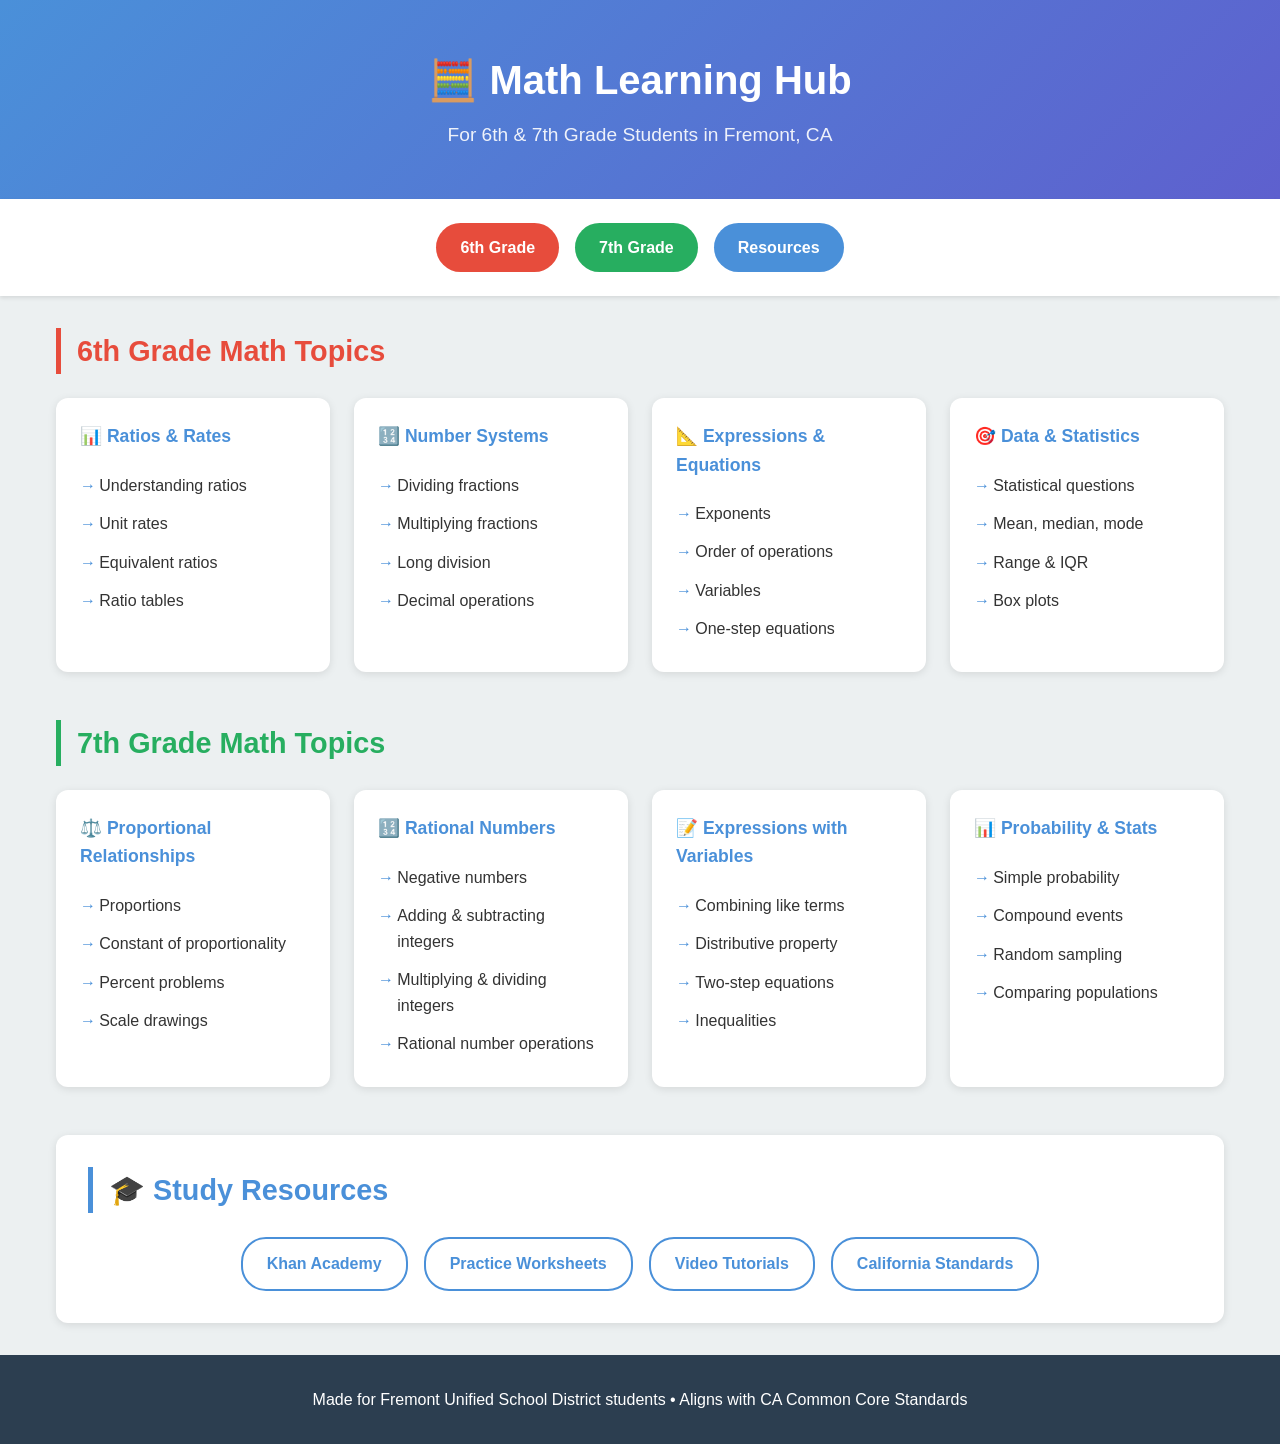
==== index.html @ 958f8567 "Initial commit: math learning website for Fremont students" ====
<!DOCTYPE html>
<html lang="en">
<head>
    <meta charset="UTF-8">
    <meta name="viewport" content="width=device-width, initial-scale=1.0">
    <title>Math Learning - Fremont Students</title>
    <link rel="stylesheet" href="styles.css">
</head>
<body>
    <header>
        <h1>🧮 Math Learning Hub</h1>
        <p class="subtitle">For 6th & 7th Grade Students in Fremont, CA</p>
    </header>

    <nav>
        <a href="#grade6" class="nav-btn grade6">6th Grade</a>
        <a href="#grade7" class="nav-btn grade7">7th Grade</a>
        <a href="#resources" class="nav-btn">Resources</a>
    </nav>

    <main>
        <section id="grade6" class="grade-section">
            <h2>6th Grade Math Topics</h2>
            <div class="topic-grid">
                <div class="topic-card">
                    <h3>📊 Ratios & Rates</h3>
                    <ul>
                        <li>Understanding ratios</li>
                        <li>Unit rates</li>
                        <li>Equivalent ratios</li>
                        <li>Ratio tables</li>
                    </ul>
                </div>
                <div class="topic-card">
                    <h3>🔢 Number Systems</h3>
                    <ul>
                        <li>Dividing fractions</li>
                        <li>Multiplying fractions</li>
                        <li>Long division</li>
                        <li>Decimal operations</li>
                    </ul>
                </div>
                <div class="topic-card">
                    <h3>📐 Expressions & Equations</h3>
                    <ul>
                        <li>Exponents</li>
                        <li>Order of operations</li>
                        <li>Variables</li>
                        <li>One-step equations</li>
                    </ul>
                </div>
                <div class="topic-card">
                    <h3>🎯 Data & Statistics</h3>
                    <ul>
                        <li>Statistical questions</li>
                        <li>Mean, median, mode</li>
                        <li>Range & IQR</li>
                        <li>Box plots</li>
                    </ul>
                </div>
            </div>
        </section>

        <section id="grade7" class="grade-section">
            <h2>7th Grade Math Topics</h2>
            <div class="topic-grid">
                <div class="topic-card">
                    <h3>⚖️ Proportional Relationships</h3>
                    <ul>
                        <li>Proportions</li>
                        <li>Constant of proportionality</li>
                        <li>Percent problems</li>
                        <li>Scale drawings</li>
                    </ul>
                </div>
                <div class="topic-card">
                    <h3>🔢 Rational Numbers</h3>
                    <ul>
                        <li>Negative numbers</li>
                        <li>Adding & subtracting integers</li>
                        <li>Multiplying & dividing integers</li>
                        <li>Rational number operations</li>
                    </ul>
                </div>
                <div class="topic-card">
                    <h3>📝 Expressions with Variables</h3>
                    <ul>
                        <li>Combining like terms</li>
                        <li>Distributive property</li>
                        <li>Two-step equations</li>
                        <li>Inequalities</li>
                    </ul>
                </div>
                <div class="topic-card">
                    <h3>📊 Probability & Stats</h3>
                    <ul>
                        <li>Simple probability</li>
                        <li>Compound events</li>
                        <li>Random sampling</li>
                        <li>Comparing populations</li>
                    </ul>
                </div>
            </div>
        </section>

        <section id="resources" class="resources-section">
            <h2>🎓 Study Resources</h2>
            <div class="resource-grid">
                <a href="#" class="resource-link">Khan Academy</a>
                <a href="#" class="resource-link">Practice Worksheets</a>
                <a href="#" class="resource-link">Video Tutorials</a>
                <a href="#" class="resource-link">California Standards</a>
            </div>
        </section>
    </main>

    <footer>
        <p>Made for Fremont Unified School District students • Aligns with CA Common Core Standards</p>
    </footer>
</body>
</html>
---- styles.css ----
:root {
    --primary: #4a90d9;
    --grade6-color: #e74c3c;
    --grade7-color: #27ae60;
    --dark: #2c3e50;
    --light: #ecf0f1;
    --text: #333;
}

* {
    margin: 0;
    padding: 0;
    box-sizing: border-box;
}

body {
    font-family: 'Segoe UI', Tahoma, Geneva, Verdana, sans-serif;
    background: var(--light);
    color: var(--text);
    line-height: 1.6;
}

header {
    background: linear-gradient(135deg, var(--primary) 0%, #5e60ce 100%);
    color: white;
    text-align: center;
    padding: 3rem 1rem;
    box-shadow: 0 4px 6px rgba(0,0,0,0.1);
}

header h1 {
    font-size: 2.5rem;
    margin-bottom: 0.5rem;
}

.subtitle {
    font-size: 1.2rem;
    opacity: 0.9;
}

nav {
    display: flex;
    justify-content: center;
    gap: 1rem;
    padding: 1.5rem;
    background: white;
    box-shadow: 0 2px 4px rgba(0,0,0,0.1);
    flex-wrap: wrap;
}

.nav-btn {
    text-decoration: none;
    color: white;
    padding: 0.75rem 1.5rem;
    border-radius: 25px;
    font-weight: 600;
    transition: transform 0.2s, box-shadow 0.2s;
    background: var(--primary);
}

.nav-btn:hover {
    transform: translateY(-2px);
    box-shadow: 0 4px 12px rgba(0,0,0,0.2);
}

.nav-btn.grade6 {
    background: var(--grade6-color);
}

.nav-btn.grade7 {
    background: var(--grade7-color);
}

main {
    max-width: 1200px;
    margin: 0 auto;
    padding: 2rem 1rem;
}

.grade-section {
    margin-bottom: 3rem;
}

#grade6 h2 {
    color: var(--grade6-color);
    border-left: 5px solid var(--grade6-color);
}

#grade7 h2 {
    color: var(--grade7-color);
    border-left: 5px solid var(--grade7-color);
}

h2 {
    font-size: 1.8rem;
    margin-bottom: 1.5rem;
    padding-left: 1rem;
}

.topic-grid {
    display: grid;
    grid-template-columns: repeat(auto-fit, minmax(250px, 1fr));
    gap: 1.5rem;
}

.topic-card {
    background: white;
    border-radius: 12px;
    padding: 1.5rem;
    box-shadow: 0 2px 8px rgba(0,0,0,0.1);
    transition: transform 0.2s, box-shadow 0.2s;
}

.topic-card:hover {
    transform: translateY(-4px);
    box-shadow: 0 8px 20px rgba(0,0,0,0.15);
}

.topic-card h3 {
    color: var(--primary);
    margin-bottom: 1rem;
    font-size: 1.1rem;
}

.topic-card ul {
    list-style: none;
}

.topic-card li {
    padding: 0.4rem 0;
    padding-left: 1.2rem;
    position: relative;
}

.topic-card li::before {
    content: "→";
    position: absolute;
    left: 0;
    color: var(--primary);
}

.resources-section {
    background: white;
    border-radius: 12px;
    padding: 2rem;
    box-shadow: 0 2px 8px rgba(0,0,0,0.1);
}

.resources-section h2 {
    color: var(--primary);
    border-left: 5px solid var(--primary);
}

.resource-grid {
    display: flex;
    justify-content: center;
    gap: 1rem;
    flex-wrap: wrap;
    margin-top: 1.5rem;
}

.resource-link {
    text-decoration: none;
    color: var(--primary);
    border: 2px solid var(--primary);
    padding: 0.75rem 1.5rem;
    border-radius: 25px;
    font-weight: 600;
    transition: all 0.2s;
}

.resource-link:hover {
    background: var(--primary);
    color: white;
}

footer {
    text-align: center;
    padding: 2rem;
    background: var(--dark);
    color: white;
}

@media (max-width: 600px) {
    header h1 {
        font-size: 1.8rem;
    }
    
    nav {
        padding: 1rem;
    }
    
    .nav-btn {
        padding: 0.6rem 1.2rem;
        font-size: 0.9rem;
    }
}
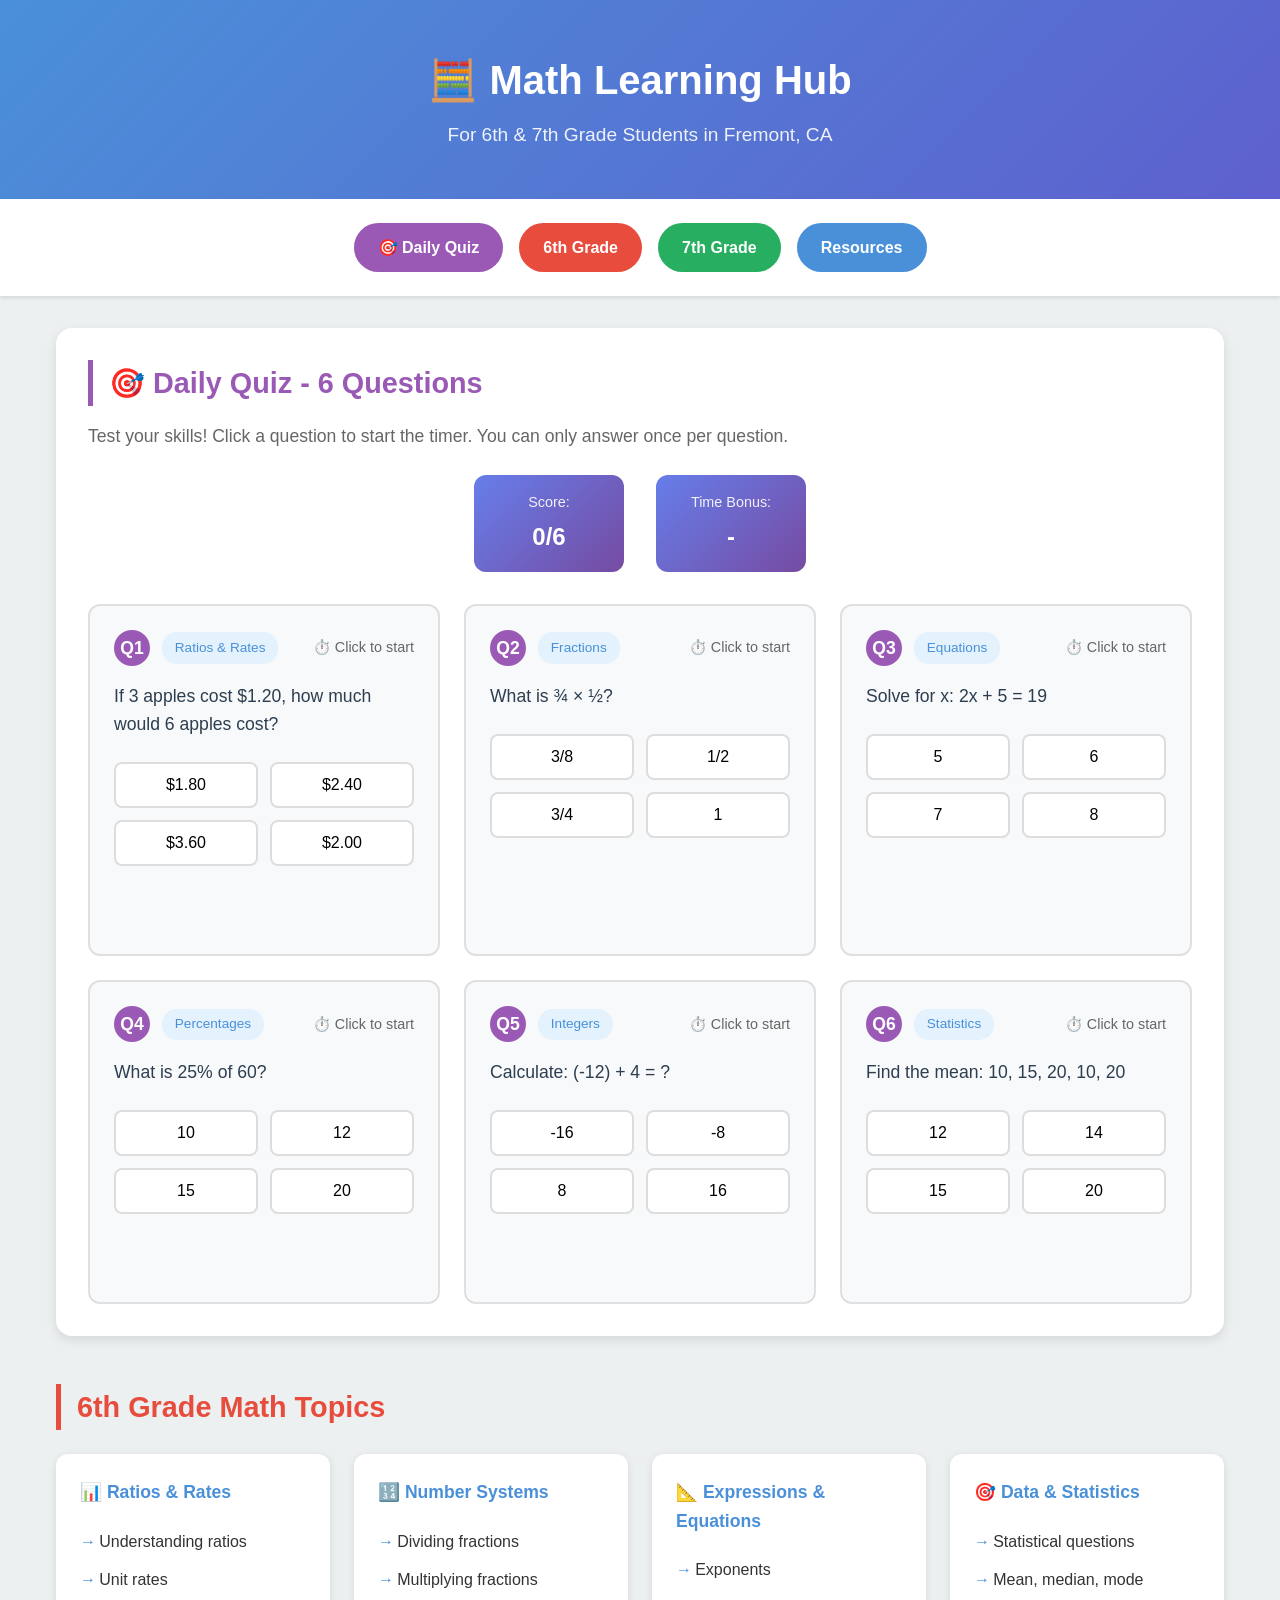
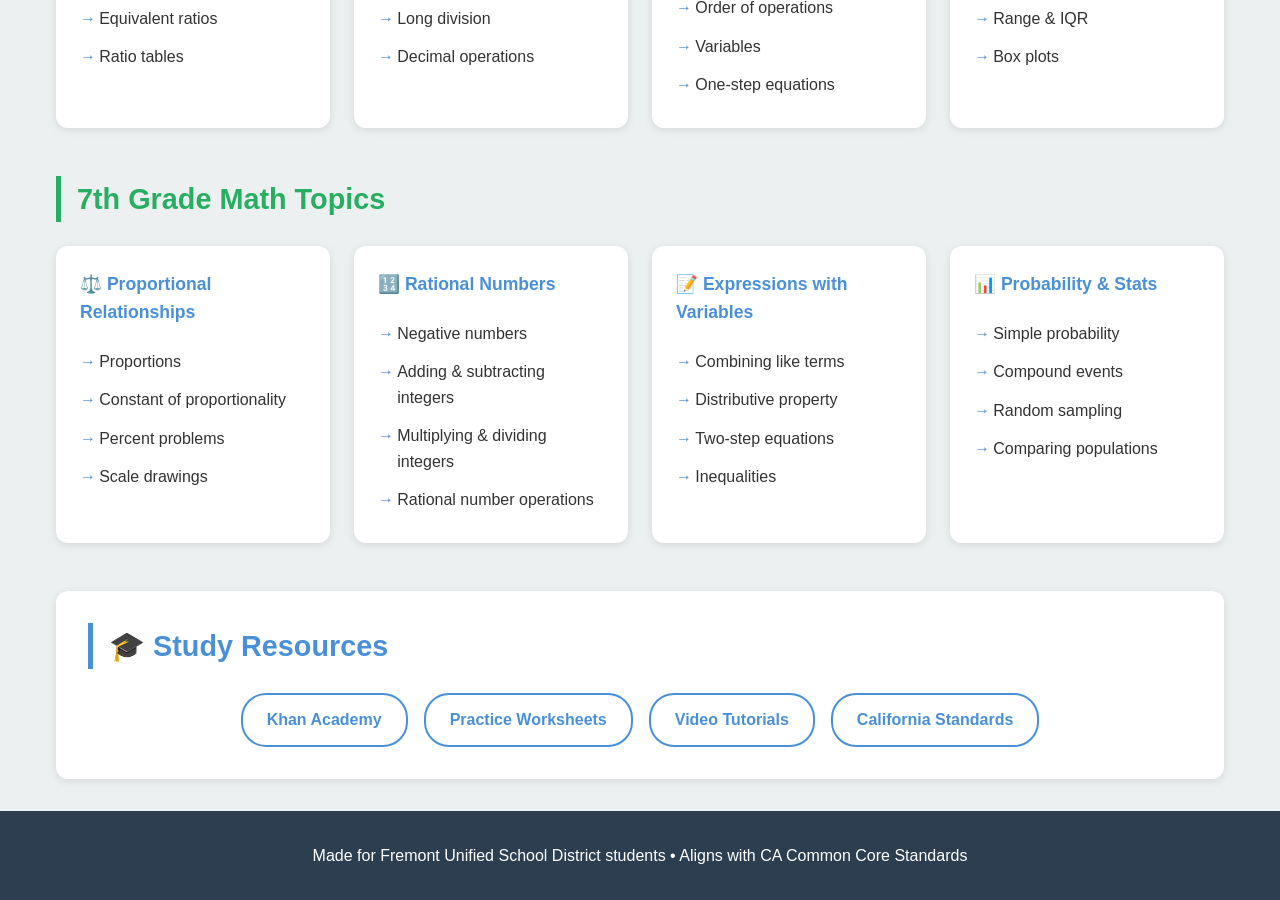
==== commit d3df703e: "Add Daily Quiz with timer, scoring, and one-time answers" ====
--- a/index.html
+++ b/index.html
@@ -13,12 +13,147 @@
     </header>
 
     <nav>
+        <a href="#daily-quiz" class="nav-btn quiz-btn">🎯 Daily Quiz</a>
         <a href="#grade6" class="nav-btn grade6">6th Grade</a>
         <a href="#grade7" class="nav-btn grade7">7th Grade</a>
         <a href="#resources" class="nav-btn">Resources</a>
     </nav>
 
     <main>
+        <!-- Daily Quiz Section -->
+        <section id="daily-quiz" class="quiz-section">
+            <h2>🎯 Daily Quiz - 6 Questions</h2>
+            <p class="quiz-intro">Test your skills! Click a question to start the timer. You can only answer once per question.</p>
+            
+            <div class="quiz-stats">
+                <div class="stat-box">
+                    <span class="stat-label">Score:</span>
+                    <span id="score-display">0/6</span>
+                </div>
+                <div class="stat-box">
+                    <span class="stat-label">Time Bonus:</span>
+                    <span id="time-bonus">-</span>
+                </div>
+            </div>
+
+            <div class="quiz-grid" id="quiz-container">
+                <!-- Question 1: Ratios & Rates -->
+                <div class="quiz-card" data-question="1" data-answer="24">
+                    <div class="question-header">
+                        <span class="question-number">Q1</span>
+                        <span class="topic-tag">Ratios & Rates</span>
+                        <span class="timer" id="timer-1">⏱️ Click to start</span>
+                    </div>
+                    <p class="question-text">If 3 apples cost $1.20, how much would 6 apples cost?</p>
+                    <div class="options">
+                        <button class="option-btn" data-value="1.80">$1.80</button>
+                        <button class="option-btn" data-value="2.40">$2.40</button>
+                        <button class="option-btn" data-value="3.60">$3.60</button>
+                        <button class="option-btn" data-value="2.00">$2.00</button>
+                    </div>
+                    <div class="result-area" id="result-1"></div>
+                    <div class="time-taken" id="time-1"></div>
+                </div>
+
+                <!-- Question 2: Fractions -->
+                <div class="quiz-card" data-question="2" data-answer="3/8">
+                    <div class="question-header">
+                        <span class="question-number">Q2</span>
+                        <span class="topic-tag">Fractions</span>
+                        <span class="timer" id="timer-2">⏱️ Click to start</span>
+                    </div>
+                    <p class="question-text">What is ¾ × ½?</p>
+                    <div class="options">
+                        <button class="option-btn" data-value="3/8">3/8</button>
+                        <button class="option-btn" data-value="1/2">1/2</button>
+                        <button class="option-btn" data-value="3/4">3/4</button>
+                        <button class="option-btn" data-value="1">1</button>
+                    </div>
+                    <div class="result-area" id="result-2"></div>
+                    <div class="time-taken" id="time-2"></div>
+                </div>
+
+                <!-- Question 3: Equations -->
+                <div class="quiz-card" data-question="3" data-answer="7">
+                    <div class="question-header">
+                        <span class="question-number">Q3</span>
+                        <span class="topic-tag">Equations</span>
+                        <span class="timer" id="timer-3">⏱️ Click to start</span>
+                    </div>
+                    <p class="question-text">Solve for x: 2x + 5 = 19</p>
+                    <div class="options">
+                        <button class="option-btn" data-value="5">5</button>
+                        <button class="option-btn" data-value="6">6</button>
+                        <button class="option-btn" data-value="7">7</button>
+                        <button class="option-btn" data-value="8">8</button>
+                    </div>
+                    <div class="result-area" id="result-3"></div>
+                    <div class="time-taken" id="time-3"></div>
+                </div>
+
+                <!-- Question 4: Percentages -->
+                <div class="quiz-card" data-question="4" data-answer="15">
+                    <div class="question-header">
+                        <span class="question-number">Q4</span>
+                        <span class="topic-tag">Percentages</span>
+                        <span class="timer" id="timer-4">⏱️ Click to start</span>
+                    </div>
+                    <p class="question-text">What is 25% of 60?</p>
+                    <div class="options">
+                        <button class="option-btn" data-value="10">10</button>
+                        <button class="option-btn" data-value="12">12</button>
+                        <button class="option-btn" data-value="15">15</button>
+                        <button class="option-btn" data-value="20">20</button>
+                    </div>
+                    <div class="result-area" id="result-4"></div>
+                    <div class="time-taken" id="time-4"></div>
+                </div>
+
+                <!-- Question 5: Integers -->
+                <div class="quiz-card" data-question="5" data-answer="-8">
+                    <div class="question-header">
+                        <span class="question-number">Q5</span>
+                        <span class="topic-tag">Integers</span>
+                        <span class="timer" id="timer-5">⏱️ Click to start</span>
+                    </div>
+                    <p class="question-text">Calculate: (-12) + 4 = ?</p>
+                    <div class="options">
+                        <button class="option-btn" data-value="-16">-16</button>
+                        <button class="option-btn" data-value="-8">-8</button>
+                        <button class="option-btn" data-value="8">8</button>
+                        <button class="option-btn" data-value="16">16</button>
+                    </div>
+                    <div class="result-area" id="result-5"></div>
+                    <div class="time-taken" id="time-5"></div>
+                </div>
+
+                <!-- Question 6: Statistics -->
+                <div class="quiz-card" data-question="6" data-answer="15">
+                    <div class="question-header">
+                        <span class="question-number">Q6</span>
+                        <span class="topic-tag">Statistics</span>
+                        <span class="timer" id="timer-6">⏱️ Click to start</span>
+                    </div>
+                    <p class="question-text">Find the mean: 10, 15, 20, 10, 20</p>
+                    <div class="options">
+                        <button class="option-btn" data-value="12">12</button>
+                        <button class="option-btn" data-value="14">14</button>
+                        <button class="option-btn" data-value="15">15</button>
+                        <button class="option-btn" data-value="20">20</button>
+                    </div>
+                    <div class="result-area" id="result-6"></div>
+                    <div class="time-taken" id="time-6"></div>
+                </div>
+            </div>
+
+            <div class="quiz-summary" id="quiz-summary" style="display: none;">
+                <h3>Quiz Complete! 🎉</h3>
+                <p id="final-score"></p>
+                <p id="avg-time"></p>
+                <button class="reset-btn" onclick="resetQuiz()">Try Again</button>
+            </div>
+        </section>
+
         <section id="grade6" class="grade-section">
             <h2>6th Grade Math Topics</h2>
             <div class="topic-grid">
@@ -117,5 +252,7 @@
     <footer>
         <p>Made for Fremont Unified School District students • Aligns with CA Common Core Standards</p>
     </footer>
+
+    <script src="quiz.js"></script>
 </body>
 </html>
--- a/styles.css
+++ b/styles.css
@@ -2,9 +2,12 @@
     --primary: #4a90d9;
     --grade6-color: #e74c3c;
     --grade7-color: #27ae60;
+    --quiz-color: #9b59b6;
     --dark: #2c3e50;
     --light: #ecf0f1;
     --text: #333;
+    --correct: #27ae60;
+    --wrong: #e74c3c;
 }
 
 * {
@@ -71,12 +74,257 @@
     background: var(--grade7-color);
 }
 
+.quiz-btn {
+    background: var(--quiz-color);
+    animation: pulse 2s infinite;
+}
+
+@keyframes pulse {
+    0%, 100% { box-shadow: 0 0 0 0 rgba(155, 89, 182, 0.4); }
+    50% { box-shadow: 0 0 0 10px rgba(155, 89, 182, 0); }
+}
+
 main {
     max-width: 1200px;
     margin: 0 auto;
     padding: 2rem 1rem;
 }
 
+/* Quiz Section */
+.quiz-section {
+    margin-bottom: 3rem;
+    background: white;
+    border-radius: 16px;
+    padding: 2rem;
+    box-shadow: 0 4px 12px rgba(0,0,0,0.1);
+}
+
+.quiz-section h2 {
+    color: var(--quiz-color);
+    border-left: 5px solid var(--quiz-color);
+    padding-left: 1rem;
+    font-size: 1.8rem;
+    margin-bottom: 1rem;
+}
+
+.quiz-intro {
+    color: #666;
+    margin-bottom: 1.5rem;
+    font-size: 1.1rem;
+}
+
+.quiz-stats {
+    display: flex;
+    justify-content: center;
+    gap: 2rem;
+    margin-bottom: 2rem;
+    flex-wrap: wrap;
+}
+
+.stat-box {
+    background: linear-gradient(135deg, #667eea 0%, #764ba2 100%);
+    color: white;
+    padding: 1rem 2rem;
+    border-radius: 12px;
+    text-align: center;
+    min-width: 150px;
+}
+
+.stat-label {
+    display: block;
+    font-size: 0.9rem;
+    opacity: 0.9;
+    margin-bottom: 0.25rem;
+}
+
+#score-display, #time-bonus {
+    font-size: 1.5rem;
+    font-weight: bold;
+}
+
+.quiz-grid {
+    display: grid;
+    grid-template-columns: repeat(auto-fit, minmax(350px, 1fr));
+    gap: 1.5rem;
+}
+
+.quiz-card {
+    background: #f8f9fa;
+    border: 2px solid #e0e0e0;
+    border-radius: 12px;
+    padding: 1.5rem;
+    transition: transform 0.2s, box-shadow 0.2s;
+}
+
+.quiz-card:hover {
+    transform: translateY(-4px);
+    box-shadow: 0 8px 20px rgba(0,0,0,0.1);
+}
+
+.quiz-card.answered {
+    border-color: #ccc;
+    opacity: 0.9;
+}
+
+.quiz-card.correct-answer {
+    border-color: var(--correct);
+    background: #e8f5e9;
+}
+
+.quiz-card.wrong-answer {
+    border-color: var(--wrong);
+    background: #ffebee;
+}
+
+.question-header {
+    display: flex;
+    align-items: center;
+    gap: 0.75rem;
+    margin-bottom: 1rem;
+    flex-wrap: wrap;
+}
+
+.question-number {
+    background: var(--quiz-color);
+    color: white;
+    width: 36px;
+    height: 36px;
+    border-radius: 50%;
+    display: flex;
+    align-items: center;
+    justify-content: center;
+    font-weight: bold;
+    font-size: 1.1rem;
+}
+
+.topic-tag {
+    background: #e3f2fd;
+    color: var(--primary);
+    padding: 0.3rem 0.8rem;
+    border-radius: 15px;
+    font-size: 0.85rem;
+    font-weight: 500;
+}
+
+.timer {
+    margin-left: auto;
+    font-size: 0.9rem;
+    color: #666;
+    font-weight: 500;
+}
+
+.timer.running {
+    color: var(--correct);
+    font-weight: bold;
+}
+
+.question-text {
+    font-size: 1.1rem;
+    margin-bottom: 1.5rem;
+    color: var(--dark);
+}
+
+.options {
+    display: grid;
+    grid-template-columns: repeat(2, 1fr);
+    gap: 0.75rem;
+}
+
+.option-btn {
+    padding: 0.75rem 1rem;
+    border: 2px solid #ddd;
+    border-radius: 8px;
+    background: white;
+    cursor: pointer;
+    font-size: 1rem;
+    transition: all 0.2s;
+    font-weight: 500;
+}
+
+.option-btn:hover:not(:disabled) {
+    border-color: var(--primary);
+    background: #e3f2fd;
+}
+
+.option-btn:disabled {
+    cursor: not-allowed;
+    opacity: 0.6;
+}
+
+.option-btn.correct {
+    background: var(--correct);
+    color: white;
+    border-color: var(--correct);
+}
+
+.option-btn.wrong {
+    background: var(--wrong);
+    color: white;
+    border-color: var(--wrong);
+}
+
+.result-area {
+    margin-top: 1rem;
+    text-align: center;
+    font-size: 2rem;
+    min-height: 40px;
+}
+
+.result-area .icon {
+    display: inline-block;
+    animation: popIn 0.3s ease;
+}
+
+@keyframes popIn {
+    0% { transform: scale(0); }
+    50% { transform: scale(1.3); }
+    100% { transform: scale(1); }
+}
+
+.time-taken {
+    text-align: center;
+    margin-top: 0.5rem;
+    font-size: 0.9rem;
+    color: #666;
+}
+
+.quiz-summary {
+    text-align: center;
+    padding: 2rem;
+    background: linear-gradient(135deg, #667eea 0%, #764ba2 100%);
+    border-radius: 12px;
+    color: white;
+    margin-top: 2rem;
+}
+
+.quiz-summary h3 {
+    font-size: 1.8rem;
+    margin-bottom: 1rem;
+}
+
+.quiz-summary p {
+    font-size: 1.2rem;
+    margin-bottom: 0.5rem;
+}
+
+.reset-btn {
+    background: white;
+    color: var(--quiz-color);
+    border: none;
+    padding: 0.75rem 2rem;
+    border-radius: 25px;
+    font-size: 1rem;
+    font-weight: 600;
+    cursor: pointer;
+    margin-top: 1rem;
+    transition: transform 0.2s;
+}
+
+.reset-btn:hover {
+    transform: scale(1.05);
+}
+
+/* Grade Sections */
 .grade-section {
     margin-bottom: 3rem;
 }
@@ -194,4 +442,17 @@
         padding: 0.6rem 1.2rem;
         font-size: 0.9rem;
     }
-}
+    
+    .quiz-grid {
+        grid-template-columns: 1fr;
+    }
+    
+    .options {
+        grid-template-columns: 1fr;
+    }
+    
+    .quiz-stats {
+        flex-direction: column;
+        align-items: center;
+    }
+}
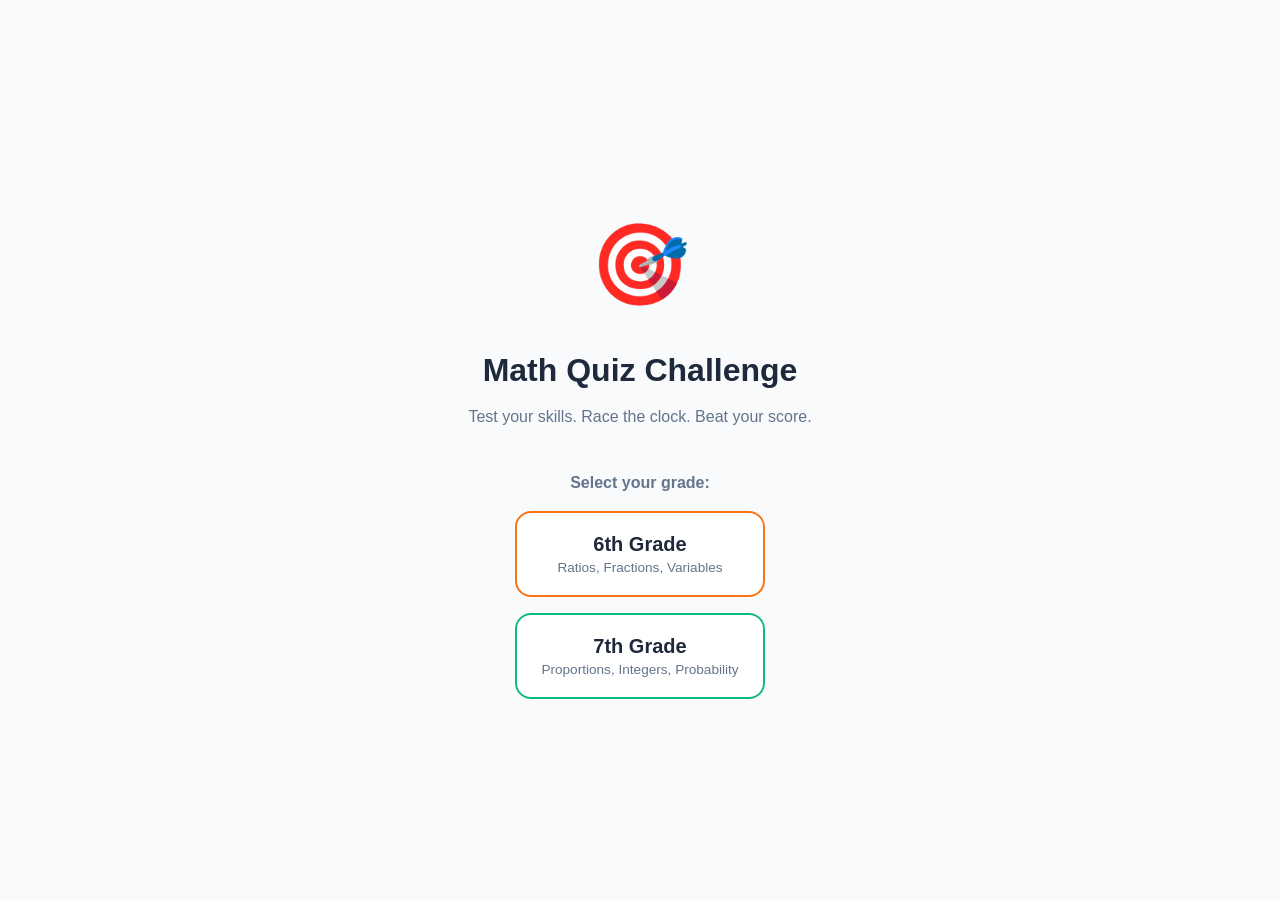
==== commit e0c0c3a1: "Complete redesign: interactive quiz-only website with timers, scoring, and grade-specific questions" ====
--- a/index.html
+++ b/index.html
@@ -3,255 +3,94 @@
 <head>
     <meta charset="UTF-8">
     <meta name="viewport" content="width=device-width, initial-scale=1.0">
-    <title>Math Learning - Fremont Students</title>
+    <title>Math Quiz - Fremont Students</title>
     <link rel="stylesheet" href="styles.css">
 </head>
 <body>
-    <header>
-        <h1>🧮 Math Learning Hub</h1>
-        <p class="subtitle">For 6th & 7th Grade Students in Fremont, CA</p>
-    </header>
+    <div class="container">
+        <!-- Landing Screen -->
+        <div id="landing" class="screen active">
+            <div class="logo">🎯</div>
+            <h1>Math Quiz Challenge</h1>
+            <p class="subtitle">Test your skills. Race the clock. Beat your score.</p>
+            
+            <div class="grade-select">
+                <p>Select your grade:</p>
+                <div class="grade-buttons">
+                    <button class="grade-btn" onclick="startQuiz(6)">
+                        <span class="grade-label">6th Grade</span>
+                        <span class="grade-desc">Ratios, Fractions, Variables</span>
+                    </button>
+                    <button class="grade-btn grade7" onclick="startQuiz(7)">
+                        <span class="grade-label">7th Grade</span>
+                        <span class="grade-desc">Proportions, Integers, Probability</span>
+                    </button>
+                </div>
+            </div>
+        </div>
 
-    <nav>
-        <a href="#daily-quiz" class="nav-btn quiz-btn">🎯 Daily Quiz</a>
-        <a href="#grade6" class="nav-btn grade6">6th Grade</a>
-        <a href="#grade7" class="nav-btn grade7">7th Grade</a>
-        <a href="#resources" class="nav-btn">Resources</a>
-    </nav>
-
-    <main>
-        <!-- Daily Quiz Section -->
-        <section id="daily-quiz" class="quiz-section">
-            <h2>🎯 Daily Quiz - 6 Questions</h2>
-            <p class="quiz-intro">Test your skills! Click a question to start the timer. You can only answer once per question.</p>
-            
-            <div class="quiz-stats">
-                <div class="stat-box">
-                    <span class="stat-label">Score:</span>
-                    <span id="score-display">0/6</span>
+        <!-- Quiz Screen -->
+        <div id="quiz" class="screen">
+            <div class="quiz-header">
+                <div class="progress-bar">
+                    <div id="progress" class="progress-fill"></div>
                 </div>
-                <div class="stat-box">
-                    <span class="stat-label">Time Bonus:</span>
-                    <span id="time-bonus">-</span>
+                <div class="quiz-stats">
+                    <span id="question-counter">Question 1/10</span>
+                    <span id="timer">⏱️ 00:00</span>
                 </div>
             </div>
 
-            <div class="quiz-grid" id="quiz-container">
-                <!-- Question 1: Ratios & Rates -->
-                <div class="quiz-card" data-question="1" data-answer="24">
-                    <div class="question-header">
-                        <span class="question-number">Q1</span>
-                        <span class="topic-tag">Ratios & Rates</span>
-                        <span class="timer" id="timer-1">⏱️ Click to start</span>
-                    </div>
-                    <p class="question-text">If 3 apples cost $1.20, how much would 6 apples cost?</p>
-                    <div class="options">
-                        <button class="option-btn" data-value="1.80">$1.80</button>
-                        <button class="option-btn" data-value="2.40">$2.40</button>
-                        <button class="option-btn" data-value="3.60">$3.60</button>
-                        <button class="option-btn" data-value="2.00">$2.00</button>
-                    </div>
-                    <div class="result-area" id="result-1"></div>
-                    <div class="time-taken" id="time-1"></div>
+            <div class="question-container">
+                <div id="question-box">
+                    <span id="topic-tag" class="topic-tag">Ratios</span>
+                    <h2 id="question-text">Loading...</h2>
                 </div>
-
-                <!-- Question 2: Fractions -->
-                <div class="quiz-card" data-question="2" data-answer="3/8">
-                    <div class="question-header">
-                        <span class="question-number">Q2</span>
-                        <span class="topic-tag">Fractions</span>
-                        <span class="timer" id="timer-2">⏱️ Click to start</span>
-                    </div>
-                    <p class="question-text">What is ¾ × ½?</p>
-                    <div class="options">
-                        <button class="option-btn" data-value="3/8">3/8</button>
-                        <button class="option-btn" data-value="1/2">1/2</button>
-                        <button class="option-btn" data-value="3/4">3/4</button>
-                        <button class="option-btn" data-value="1">1</button>
-                    </div>
-                    <div class="result-area" id="result-2"></div>
-                    <div class="time-taken" id="time-2"></div>
-                </div>
-
-                <!-- Question 3: Equations -->
-                <div class="quiz-card" data-question="3" data-answer="7">
-                    <div class="question-header">
-                        <span class="question-number">Q3</span>
-                        <span class="topic-tag">Equations</span>
-                        <span class="timer" id="timer-3">⏱️ Click to start</span>
-                    </div>
-                    <p class="question-text">Solve for x: 2x + 5 = 19</p>
-                    <div class="options">
-                        <button class="option-btn" data-value="5">5</button>
-                        <button class="option-btn" data-value="6">6</button>
-                        <button class="option-btn" data-value="7">7</button>
-                        <button class="option-btn" data-value="8">8</button>
-                    </div>
-                    <div class="result-area" id="result-3"></div>
-                    <div class="time-taken" id="time-3"></div>
-                </div>
-
-                <!-- Question 4: Percentages -->
-                <div class="quiz-card" data-question="4" data-answer="15">
-                    <div class="question-header">
-                        <span class="question-number">Q4</span>
-                        <span class="topic-tag">Percentages</span>
-                        <span class="timer" id="timer-4">⏱️ Click to start</span>
-                    </div>
-                    <p class="question-text">What is 25% of 60?</p>
-                    <div class="options">
-                        <button class="option-btn" data-value="10">10</button>
-                        <button class="option-btn" data-value="12">12</button>
-                        <button class="option-btn" data-value="15">15</button>
-                        <button class="option-btn" data-value="20">20</button>
-                    </div>
-                    <div class="result-area" id="result-4"></div>
-                    <div class="time-taken" id="time-4"></div>
-                </div>
-
-                <!-- Question 5: Integers -->
-                <div class="quiz-card" data-question="5" data-answer="-8">
-                    <div class="question-header">
-                        <span class="question-number">Q5</span>
-                        <span class="topic-tag">Integers</span>
-                        <span class="timer" id="timer-5">⏱️ Click to start</span>
-                    </div>
-                    <p class="question-text">Calculate: (-12) + 4 = ?</p>
-                    <div class="options">
-                        <button class="option-btn" data-value="-16">-16</button>
-                        <button class="option-btn" data-value="-8">-8</button>
-                        <button class="option-btn" data-value="8">8</button>
-                        <button class="option-btn" data-value="16">16</button>
-                    </div>
-                    <div class="result-area" id="result-5"></div>
-                    <div class="time-taken" id="time-5"></div>
-                </div>
-
-                <!-- Question 6: Statistics -->
-                <div class="quiz-card" data-question="6" data-answer="15">
-                    <div class="question-header">
-                        <span class="question-number">Q6</span>
-                        <span class="topic-tag">Statistics</span>
-                        <span class="timer" id="timer-6">⏱️ Click to start</span>
-                    </div>
-                    <p class="question-text">Find the mean: 10, 15, 20, 10, 20</p>
-                    <div class="options">
-                        <button class="option-btn" data-value="12">12</button>
-                        <button class="option-btn" data-value="14">14</button>
-                        <button class="option-btn" data-value="15">15</button>
-                        <button class="option-btn" data-value="20">20</button>
-                    </div>
-                    <div class="result-area" id="result-6"></div>
-                    <div class="time-taken" id="time-6"></div>
+                
+                <div id="options" class="options-grid">
+                    <!-- Options injected by JS -->
                 </div>
             </div>
 
-            <div class="quiz-summary" id="quiz-summary" style="display: none;">
-                <h3>Quiz Complete! 🎉</h3>
-                <p id="final-score"></p>
-                <p id="avg-time"></p>
-                <button class="reset-btn" onclick="resetQuiz()">Try Again</button>
+            <div id="feedback" class="feedback hidden">
+                <span id="feedback-icon"></span>
+                <p id="feedback-text"></p>
             </div>
-        </section>
+        </div>
 
-        <section id="grade6" class="grade-section">
-            <h2>6th Grade Math Topics</h2>
-            <div class="topic-grid">
-                <div class="topic-card">
-                    <h3>📊 Ratios & Rates</h3>
-                    <ul>
-                        <li>Understanding ratios</li>
-                        <li>Unit rates</li>
-                        <li>Equivalent ratios</li>
-                        <li>Ratio tables</li>
-                    </ul>
+        <!-- Results Screen -->
+        <div id="results" class="screen">
+            <div class="results-header">
+                <div class="trophy">🏆</div>
+                <h2>Quiz Complete!</h2>
+            </div>
+
+            <div class="score-circle">
+                <span id="final-score">0</span>
+                <small>/10</small>
+            </div>
+
+            <div class="stats-grid">
+                <div class="stat">
+                    <span class="stat-value" id="correct-count">0</span>
+                    <span class="stat-label">Correct</span>
                 </div>
-                <div class="topic-card">
-                    <h3>🔢 Number Systems</h3>
-                    <ul>
-                        <li>Dividing fractions</li>
-                        <li>Multiplying fractions</li>
-                        <li>Long division</li>
-                        <li>Decimal operations</li>
-                    </ul>
+                <div class="stat">
+                    <span class="stat-value" id="avg-time">0s</span>
+                    <span class="stat-label">Avg Time</span>
                 </div>
-                <div class="topic-card">
-                    <h3>📐 Expressions & Equations</h3>
-                    <ul>
-                        <li>Exponents</li>
-                        <li>Order of operations</li>
-                        <li>Variables</li>
-                        <li>One-step equations</li>
-                    </ul>
-                </div>
-                <div class="topic-card">
-                    <h3>🎯 Data & Statistics</h3>
-                    <ul>
-                        <li>Statistical questions</li>
-                        <li>Mean, median, mode</li>
-                        <li>Range & IQR</li>
-                        <li>Box plots</li>
-                    </ul>
+                <div class="stat">
+                    <span class="stat-value" id="grade-rating">-</span>
+                    <span class="stat-label">Rating</span>
                 </div>
             </div>
-        </section>
 
-        <section id="grade7" class="grade-section">
-            <h2>7th Grade Math Topics</h2>
-            <div class="topic-grid">
-                <div class="topic-card">
-                    <h3>⚖️ Proportional Relationships</h3>
-                    <ul>
-                        <li>Proportions</li>
-                        <li>Constant of proportionality</li>
-                        <li>Percent problems</li>
-                        <li>Scale drawings</li>
-                    </ul>
-                </div>
-                <div class="topic-card">
-                    <h3>🔢 Rational Numbers</h3>
-                    <ul>
-                        <li>Negative numbers</li>
-                        <li>Adding & subtracting integers</li>
-                        <li>Multiplying & dividing integers</li>
-                        <li>Rational number operations</li>
-                    </ul>
-                </div>
-                <div class="topic-card">
-                    <h3>📝 Expressions with Variables</h3>
-                    <ul>
-                        <li>Combining like terms</li>
-                        <li>Distributive property</li>
-                        <li>Two-step equations</li>
-                        <li>Inequalities</li>
-                    </ul>
-                </div>
-                <div class="topic-card">
-                    <h3>📊 Probability & Stats</h3>
-                    <ul>
-                        <li>Simple probability</li>
-                        <li>Compound events</li>
-                        <li>Random sampling</li>
-                        <li>Comparing populations</li>
-                    </ul>
-                </div>
+            <div class="result-actions">
+                <button class="btn btn-primary" onclick="retakeQuiz()">↻ Try Again</button>
+                <button class="btn btn-secondary" onclick="changeGrade()">← Change Grade</button>
             </div>
-        </section>
-
-        <section id="resources" class="resources-section">
-            <h2>🎓 Study Resources</h2>
-            <div class="resource-grid">
-                <a href="#" class="resource-link">Khan Academy</a>
-                <a href="#" class="resource-link">Practice Worksheets</a>
-                <a href="#" class="resource-link">Video Tutorials</a>
-                <a href="#" class="resource-link">California Standards</a>
-            </div>
-        </section>
-    </main>
-
-    <footer>
-        <p>Made for Fremont Unified School District students • Aligns with CA Common Core Standards</p>
-    </footer>
+        </div>
+    </div>
 
     <script src="quiz.js"></script>
 </body>
--- a/styles.css
+++ b/styles.css
@@ -1,13 +1,14 @@
 :root {
-    --primary: #4a90d9;
-    --grade6-color: #e74c3c;
-    --grade7-color: #27ae60;
-    --quiz-color: #9b59b6;
-    --dark: #2c3e50;
-    --light: #ecf0f1;
-    --text: #333;
-    --correct: #27ae60;
-    --wrong: #e74c3c;
+    --primary: #6366f1;
+    --primary-dark: #4f46e5;
+    --grade6: #f97316;
+    --grade7: #10b981;
+    --success: #22c55e;
+    --error: #ef4444;
+    --bg: #f8fafc;
+    --card: #ffffff;
+    --text: #1e293b;
+    --text-light: #64748b;
 }
 
 * {
@@ -17,442 +18,352 @@
 }
 
 body {
-    font-family: 'Segoe UI', Tahoma, Geneva, Verdana, sans-serif;
-    background: var(--light);
+    font-family: -apple-system, BlinkMacSystemFont, 'Segoe UI', Roboto, sans-serif;
+    background: var(--bg);
     color: var(--text);
     line-height: 1.6;
-}
-
-header {
-    background: linear-gradient(135deg, var(--primary) 0%, #5e60ce 100%);
+    min-height: 100vh;
+}
+
+.container {
+    max-width: 600px;
+    margin: 0 auto;
+    padding: 1.5rem;
+    min-height: 100vh;
+}
+
+/* Screens */
+.screen {
+    display: none;
+    animation: fadeIn 0.4s ease;
+}
+
+.screen.active {
+    display: flex;
+    flex-direction: column;
+    min-height: calc(100vh - 3rem);
+}
+
+@keyframes fadeIn {
+    from { opacity: 0; transform: translateY(20px); }
+    to { opacity: 1; transform: translateY(0); }
+}
+
+/* Landing Screen */
+#landing {
+    justify-content: center;
+    align-items: center;
+    text-align: center;
+}
+
+.logo {
+    font-size: 5rem;
+    margin-bottom: 1rem;
+    animation: bounce 2s infinite;
+}
+
+@keyframes bounce {
+    0%, 100% { transform: translateY(0); }
+    50% { transform: translateY(-10px); }
+}
+
+h1 {
+    font-size: 2rem;
+    font-weight: 800;
+    margin-bottom: 0.5rem;
+}
+
+.subtitle {
+    color: var(--text-light);
+    margin-bottom: 2.5rem;
+}
+
+.grade-select p {
+    font-weight: 600;
+    margin-bottom: 1rem;
+    color: var(--text-light);
+}
+
+.grade-buttons {
+    display: flex;
+    flex-direction: column;
+    gap: 1rem;
+    width: 100%;
+    max-width: 320px;
+}
+
+.grade-btn {
+    padding: 1.25rem 1.5rem;
+    border: 2px solid var(--grade6);
+    border-radius: 16px;
+    background: var(--card);
+    cursor: pointer;
+    transition: all 0.2s;
+    display: flex;
+    flex-direction: column;
+    align-items: center;
+    gap: 0.25rem;
+}
+
+.grade-btn:hover {
+    transform: translateY(-2px);
+    box-shadow: 0 8px 25px rgba(249, 115, 22, 0.3);
+}
+
+.grade-btn.grade7 {
+    border-color: var(--grade7);
+}
+
+.grade-btn.grade7:hover {
+    box-shadow: 0 8px 25px rgba(16, 185, 129, 0.3);
+}
+
+.grade-label {
+    font-size: 1.25rem;
+    font-weight: 700;
+    color: var(--text);
+}
+
+.grade-desc {
+    font-size: 0.85rem;
+    color: var(--text-light);
+}
+
+/* Quiz Screen */
+#quiz {
+    justify-content: flex-start;
+}
+
+.quiz-header {
+    margin-bottom: 1.5rem;
+}
+
+.progress-bar {
+    height: 6px;
+    background: #e2e8f0;
+    border-radius: 3px;
+    overflow: hidden;
+    margin-bottom: 1rem;
+}
+
+.progress-fill {
+    height: 100%;
+    background: var(--primary);
+    width: 10%;
+    transition: width 0.3s ease;
+}
+
+.quiz-stats {
+    display: flex;
+    justify-content: space-between;
+    font-weight: 600;
+    font-size: 0.9rem;
+}
+
+#timer {
+    color: var(--primary);
+}
+
+.question-container {
+    flex: 1;
+    display: flex;
+    flex-direction: column;
+    gap: 1.5rem;
+}
+
+#question-box {
+    background: var(--card);
+    padding: 1.5rem;
+    border-radius: 16px;
+    box-shadow: 0 2px 8px rgba(0,0,0,0.05);
+}
+
+.topic-tag {
+    display: inline-block;
+    padding: 0.35rem 0.75rem;
+    background: var(--primary);
     color: white;
+    border-radius: 20px;
+    font-size: 0.75rem;
+    font-weight: 600;
+    text-transform: uppercase;
+    letter-spacing: 0.5px;
+    margin-bottom: 0.75rem;
+}
+
+#question-text {
+    font-size: 1.25rem;
+    line-height: 1.5;
+}
+
+.options-grid {
+    display: grid;
+    gap: 0.75rem;
+}
+
+.option-btn {
+    padding: 1rem 1.25rem;
+    border: 2px solid #e2e8f0;
+    border-radius: 12px;
+    background: var(--card);
+    cursor: pointer;
+    font-size: 1rem;
+    text-align: left;
+    transition: all 0.15s;
+}
+
+.option-btn:hover:not(:disabled) {
+    border-color: var(--primary);
+    background: #eef2ff;
+}
+
+.option-btn.correct {
+    border-color: var(--success);
+    background: #f0fdf4;
+}
+
+.option-btn.wrong {
+    border-color: var(--error);
+    background: #fef2f2;
+}
+
+.option-btn:disabled {
+    cursor: default;
+    opacity: 0.7;
+}
+
+/* Feedback */
+.feedback {
     text-align: center;
-    padding: 3rem 1rem;
-    box-shadow: 0 4px 6px rgba(0,0,0,0.1);
-}
-
-header h1 {
-    font-size: 2.5rem;
+    padding: 1rem;
+    border-radius: 12px;
+    margin-top: auto;
+}
+
+.feedback.hidden {
+    display: none;
+}
+
+.feedback.correct {
+    background: #f0fdf4;
+    color: var(--success);
+}
+
+.feedback.wrong {
+    background: #fef2f2;
+    color: var(--error);
+}
+
+#feedback-icon {
+    font-size: 2rem;
+    display: block;
+    margin-bottom: 0.25rem;
+}
+
+/* Results Screen */
+#results {
+    justify-content: center;
+    align-items: center;
+    text-align: center;
+}
+
+.results-header {
+    margin-bottom: 1.5rem;
+}
+
+.trophy {
+    font-size: 4rem;
     margin-bottom: 0.5rem;
 }
 
-.subtitle {
-    font-size: 1.2rem;
-    opacity: 0.9;
-}
-
-nav {
-    display: flex;
+.score-circle {
+    width: 140px;
+    height: 140px;
+    border-radius: 50%;
+    background: linear-gradient(135deg, var(--primary) 0%, var(--primary-dark) 100%);
+    color: white;
+    display: flex;
+    align-items: center;
     justify-content: center;
+    font-size: 3rem;
+    font-weight: 800;
+    margin: 1.5rem 0;
+}
+
+.score-circle small {
+    font-size: 1.25rem;
+    opacity: 0.8;
+    margin-left: 2px;
+}
+
+.stats-grid {
+    display: grid;
+    grid-template-columns: repeat(3, 1fr);
     gap: 1rem;
-    padding: 1.5rem;
-    background: white;
-    box-shadow: 0 2px 4px rgba(0,0,0,0.1);
-    flex-wrap: wrap;
-}
-
-.nav-btn {
-    text-decoration: none;
-    color: white;
-    padding: 0.75rem 1.5rem;
-    border-radius: 25px;
-    font-weight: 600;
-    transition: transform 0.2s, box-shadow 0.2s;
-    background: var(--primary);
-}
-
-.nav-btn:hover {
-    transform: translateY(-2px);
-    box-shadow: 0 4px 12px rgba(0,0,0,0.2);
-}
-
-.nav-btn.grade6 {
-    background: var(--grade6-color);
-}
-
-.nav-btn.grade7 {
-    background: var(--grade7-color);
-}
-
-.quiz-btn {
-    background: var(--quiz-color);
-    animation: pulse 2s infinite;
-}
-
-@keyframes pulse {
-    0%, 100% { box-shadow: 0 0 0 0 rgba(155, 89, 182, 0.4); }
-    50% { box-shadow: 0 0 0 10px rgba(155, 89, 182, 0); }
-}
-
-main {
-    max-width: 1200px;
-    margin: 0 auto;
-    padding: 2rem 1rem;
-}
-
-/* Quiz Section */
-.quiz-section {
-    margin-bottom: 3rem;
-    background: white;
-    border-radius: 16px;
-    padding: 2rem;
-    box-shadow: 0 4px 12px rgba(0,0,0,0.1);
-}
-
-.quiz-section h2 {
-    color: var(--quiz-color);
-    border-left: 5px solid var(--quiz-color);
-    padding-left: 1rem;
-    font-size: 1.8rem;
-    margin-bottom: 1rem;
-}
-
-.quiz-intro {
-    color: #666;
-    margin-bottom: 1.5rem;
-    font-size: 1.1rem;
-}
-
-.quiz-stats {
-    display: flex;
-    justify-content: center;
-    gap: 2rem;
+    width: 100%;
     margin-bottom: 2rem;
-    flex-wrap: wrap;
-}
-
-.stat-box {
-    background: linear-gradient(135deg, #667eea 0%, #764ba2 100%);
-    color: white;
+}
+
+.stat {
+    background: var(--card);
+    padding: 1rem;
+    border-radius: 12px;
+    box-shadow: 0 2px 8px rgba(0,0,0,0.05);
+}
+
+.stat-value {
+    display: block;
+    font-size: 1.5rem;
+    font-weight: 700;
+    color: var(--primary);
+}
+
+.stat-label {
+    font-size: 0.8rem;
+    color: var(--text-light);
+}
+
+.result-actions {
+    display: flex;
+    flex-direction: column;
+    gap: 0.75rem;
+    width: 100%;
+}
+
+.btn {
     padding: 1rem 2rem;
     border-radius: 12px;
-    text-align: center;
-    min-width: 150px;
-}
-
-.stat-label {
-    display: block;
-    font-size: 0.9rem;
-    opacity: 0.9;
-    margin-bottom: 0.25rem;
-}
-
-#score-display, #time-bonus {
-    font-size: 1.5rem;
-    font-weight: bold;
-}
-
-.quiz-grid {
-    display: grid;
-    grid-template-columns: repeat(auto-fit, minmax(350px, 1fr));
-    gap: 1.5rem;
-}
-
-.quiz-card {
-    background: #f8f9fa;
-    border: 2px solid #e0e0e0;
-    border-radius: 12px;
-    padding: 1.5rem;
-    transition: transform 0.2s, box-shadow 0.2s;
-}
-
-.quiz-card:hover {
-    transform: translateY(-4px);
-    box-shadow: 0 8px 20px rgba(0,0,0,0.1);
-}
-
-.quiz-card.answered {
-    border-color: #ccc;
-    opacity: 0.9;
-}
-
-.quiz-card.correct-answer {
-    border-color: var(--correct);
-    background: #e8f5e9;
-}
-
-.quiz-card.wrong-answer {
-    border-color: var(--wrong);
-    background: #ffebee;
-}
-
-.question-header {
-    display: flex;
-    align-items: center;
-    gap: 0.75rem;
-    margin-bottom: 1rem;
-    flex-wrap: wrap;
-}
-
-.question-number {
-    background: var(--quiz-color);
-    color: white;
-    width: 36px;
-    height: 36px;
-    border-radius: 50%;
-    display: flex;
-    align-items: center;
-    justify-content: center;
-    font-weight: bold;
-    font-size: 1.1rem;
-}
-
-.topic-tag {
-    background: #e3f2fd;
-    color: var(--primary);
-    padding: 0.3rem 0.8rem;
-    border-radius: 15px;
-    font-size: 0.85rem;
-    font-weight: 500;
-}
-
-.timer {
-    margin-left: auto;
-    font-size: 0.9rem;
-    color: #666;
-    font-weight: 500;
-}
-
-.timer.running {
-    color: var(--correct);
-    font-weight: bold;
-}
-
-.question-text {
-    font-size: 1.1rem;
-    margin-bottom: 1.5rem;
-    color: var(--dark);
-}
-
-.options {
-    display: grid;
-    grid-template-columns: repeat(2, 1fr);
-    gap: 0.75rem;
-}
-
-.option-btn {
-    padding: 0.75rem 1rem;
-    border: 2px solid #ddd;
-    border-radius: 8px;
-    background: white;
-    cursor: pointer;
-    font-size: 1rem;
-    transition: all 0.2s;
-    font-weight: 500;
-}
-
-.option-btn:hover:not(:disabled) {
-    border-color: var(--primary);
-    background: #e3f2fd;
-}
-
-.option-btn:disabled {
-    cursor: not-allowed;
-    opacity: 0.6;
-}
-
-.option-btn.correct {
-    background: var(--correct);
-    color: white;
-    border-color: var(--correct);
-}
-
-.option-btn.wrong {
-    background: var(--wrong);
-    color: white;
-    border-color: var(--wrong);
-}
-
-.result-area {
-    margin-top: 1rem;
-    text-align: center;
-    font-size: 2rem;
-    min-height: 40px;
-}
-
-.result-area .icon {
-    display: inline-block;
-    animation: popIn 0.3s ease;
-}
-
-@keyframes popIn {
-    0% { transform: scale(0); }
-    50% { transform: scale(1.3); }
-    100% { transform: scale(1); }
-}
-
-.time-taken {
-    text-align: center;
-    margin-top: 0.5rem;
-    font-size: 0.9rem;
-    color: #666;
-}
-
-.quiz-summary {
-    text-align: center;
-    padding: 2rem;
-    background: linear-gradient(135deg, #667eea 0%, #764ba2 100%);
-    border-radius: 12px;
-    color: white;
-    margin-top: 2rem;
-}
-
-.quiz-summary h3 {
-    font-size: 1.8rem;
-    margin-bottom: 1rem;
-}
-
-.quiz-summary p {
-    font-size: 1.2rem;
-    margin-bottom: 0.5rem;
-}
-
-.reset-btn {
-    background: white;
-    color: var(--quiz-color);
     border: none;
-    padding: 0.75rem 2rem;
-    border-radius: 25px;
     font-size: 1rem;
     font-weight: 600;
     cursor: pointer;
-    margin-top: 1rem;
-    transition: transform 0.2s;
-}
-
-.reset-btn:hover {
-    transform: scale(1.05);
-}
-
-/* Grade Sections */
-.grade-section {
-    margin-bottom: 3rem;
-}
-
-#grade6 h2 {
-    color: var(--grade6-color);
-    border-left: 5px solid var(--grade6-color);
-}
-
-#grade7 h2 {
-    color: var(--grade7-color);
-    border-left: 5px solid var(--grade7-color);
-}
-
-h2 {
-    font-size: 1.8rem;
-    margin-bottom: 1.5rem;
-    padding-left: 1rem;
-}
-
-.topic-grid {
-    display: grid;
-    grid-template-columns: repeat(auto-fit, minmax(250px, 1fr));
-    gap: 1.5rem;
-}
-
-.topic-card {
-    background: white;
-    border-radius: 12px;
-    padding: 1.5rem;
-    box-shadow: 0 2px 8px rgba(0,0,0,0.1);
-    transition: transform 0.2s, box-shadow 0.2s;
-}
-
-.topic-card:hover {
-    transform: translateY(-4px);
-    box-shadow: 0 8px 20px rgba(0,0,0,0.15);
-}
-
-.topic-card h3 {
-    color: var(--primary);
-    margin-bottom: 1rem;
-    font-size: 1.1rem;
-}
-
-.topic-card ul {
-    list-style: none;
-}
-
-.topic-card li {
-    padding: 0.4rem 0;
-    padding-left: 1.2rem;
-    position: relative;
-}
-
-.topic-card li::before {
-    content: "→";
-    position: absolute;
-    left: 0;
-    color: var(--primary);
-}
-
-.resources-section {
-    background: white;
-    border-radius: 12px;
-    padding: 2rem;
-    box-shadow: 0 2px 8px rgba(0,0,0,0.1);
-}
-
-.resources-section h2 {
-    color: var(--primary);
-    border-left: 5px solid var(--primary);
-}
-
-.resource-grid {
-    display: flex;
-    justify-content: center;
-    gap: 1rem;
-    flex-wrap: wrap;
-    margin-top: 1.5rem;
-}
-
-.resource-link {
-    text-decoration: none;
-    color: var(--primary);
-    border: 2px solid var(--primary);
-    padding: 0.75rem 1.5rem;
-    border-radius: 25px;
-    font-weight: 600;
     transition: all 0.2s;
 }
 
-.resource-link:hover {
+.btn-primary {
     background: var(--primary);
     color: white;
 }
 
-footer {
-    text-align: center;
-    padding: 2rem;
-    background: var(--dark);
-    color: white;
-}
-
-@media (max-width: 600px) {
-    header h1 {
-        font-size: 1.8rem;
-    }
-    
-    nav {
-        padding: 1rem;
-    }
-    
-    .nav-btn {
-        padding: 0.6rem 1.2rem;
-        font-size: 0.9rem;
-    }
-    
-    .quiz-grid {
-        grid-template-columns: 1fr;
-    }
-    
-    .options {
-        grid-template-columns: 1fr;
-    }
-    
-    .quiz-stats {
-        flex-direction: column;
-        align-items: center;
-    }
-}
+.btn-primary:hover {
+    background: var(--primary-dark);
+    transform: translateY(-1px);
+}
+
+.btn-secondary {
+    background: var(--card);
+    color: var(--text);
+    border: 2px solid #e2e8f0;
+}
+
+.btn-secondary:hover {
+    border-color: var(--primary);
+    color: var(--primary);
+}
+
+/* Responsive */
+@media (max-width: 480px) {
+    h1 { font-size: 1.75rem; }
+    #question-text { font-size: 1.1rem; }
+    .score-circle { width: 120px; height: 120px; font-size: 2.5rem; }
+}
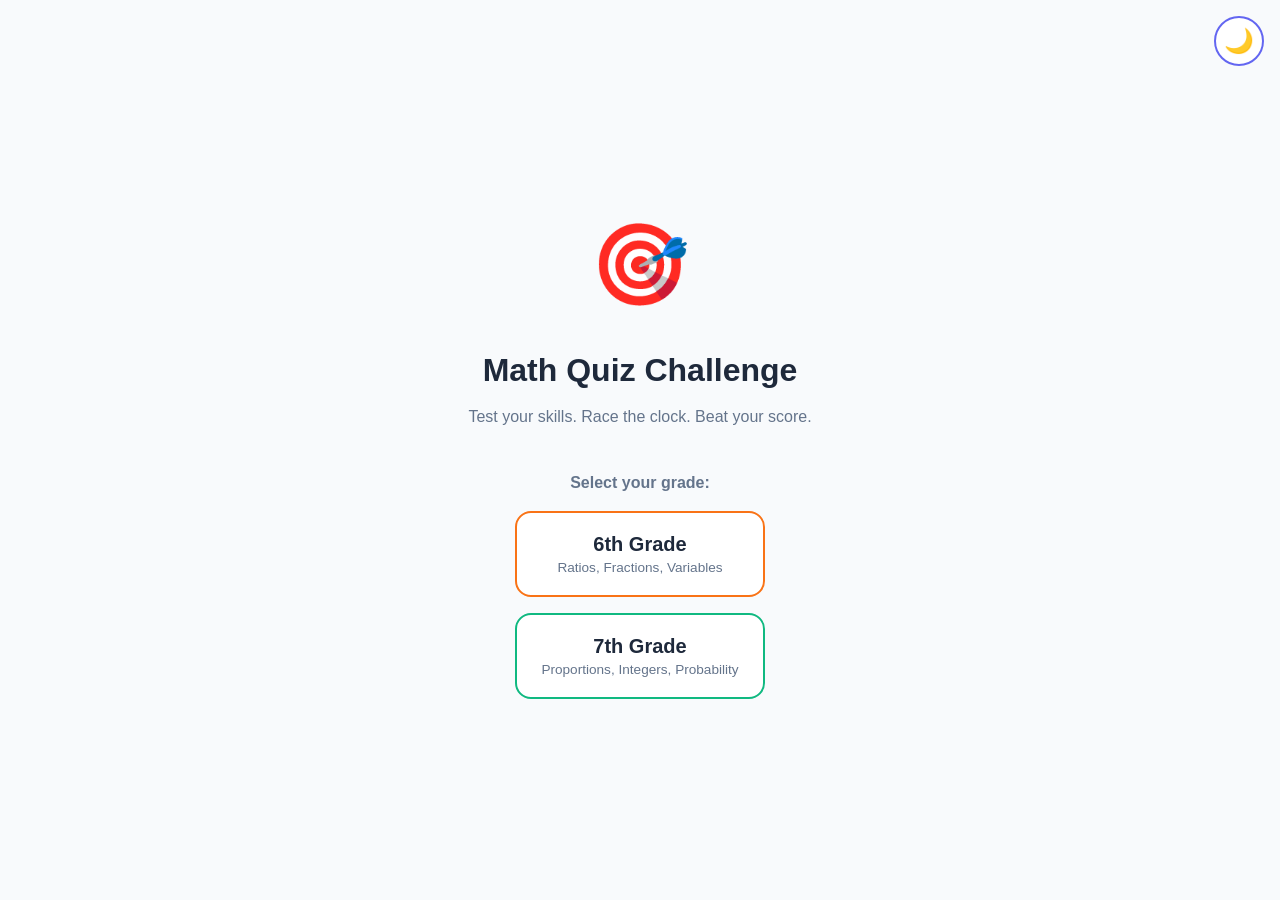
==== commit b5709074: "improved pages" ====
--- a/index.html
+++ b/index.html
@@ -8,20 +8,23 @@
 </head>
 <body>
     <div class="container">
+        <!-- Theme Toggle -->
+        <button id="theme-toggle" class="theme-toggle" onclick="toggleTheme()" aria-label="Toggle dark mode"></button>
+
         <!-- Landing Screen -->
-        <div id="landing" class="screen active">
-            <div class="logo">🎯</div>
+        <div id="landing" class="screen active" role="main" aria-label="Quiz landing page">
+            <div class="logo" aria-hidden="true">🎯</div>
             <h1>Math Quiz Challenge</h1>
             <p class="subtitle">Test your skills. Race the clock. Beat your score.</p>
             
             <div class="grade-select">
                 <p>Select your grade:</p>
                 <div class="grade-buttons">
-                    <button class="grade-btn" onclick="startQuiz(6)">
+                    <button class="grade-btn" onclick="startQuiz(6)" aria-label="Start 6th grade quiz">
                         <span class="grade-label">6th Grade</span>
                         <span class="grade-desc">Ratios, Fractions, Variables</span>
                     </button>
-                    <button class="grade-btn grade7" onclick="startQuiz(7)">
+                    <button class="grade-btn grade7" onclick="startQuiz(7)" aria-label="Start 7th grade quiz">
                         <span class="grade-label">7th Grade</span>
                         <span class="grade-desc">Proportions, Integers, Probability</span>
                     </button>
@@ -30,14 +33,14 @@
         </div>
 
         <!-- Quiz Screen -->
-        <div id="quiz" class="screen">
+        <div id="quiz" class="screen" role="main" aria-label="Quiz">
             <div class="quiz-header">
-                <div class="progress-bar">
+                <div class="progress-bar" role="progressbar" aria-valuenow="0" aria-valuemin="0" aria-valuemax="100">
                     <div id="progress" class="progress-fill"></div>
                 </div>
                 <div class="quiz-stats">
-                    <span id="question-counter">Question 1/10</span>
-                    <span id="timer">⏱️ 00:00</span>
+                    <span id="question-counter" aria-live="polite">Question 1/10</span>
+                    <span id="timer" aria-live="polite">⏱️ 00:00</span>
                 </div>
             </div>
 
@@ -47,25 +50,25 @@
                     <h2 id="question-text">Loading...</h2>
                 </div>
                 
-                <div id="options" class="options-grid">
+                <div id="options" class="options-grid" role="group" aria-label="Answer options">
                     <!-- Options injected by JS -->
                 </div>
             </div>
 
-            <div id="feedback" class="feedback hidden">
-                <span id="feedback-icon"></span>
+            <div id="feedback" class="feedback hidden" role="status" aria-live="polite">
+                <span id="feedback-icon" aria-hidden="true"></span>
                 <p id="feedback-text"></p>
             </div>
         </div>
 
         <!-- Results Screen -->
-        <div id="results" class="screen">
+        <div id="results" class="screen" role="main" aria-label="Quiz results">
             <div class="results-header">
-                <div class="trophy">🏆</div>
+                <div class="trophy" aria-hidden="true">🏆</div>
                 <h2>Quiz Complete!</h2>
             </div>
 
-            <div class="score-circle">
+            <div class="score-circle" role="img" aria-label="Your score">
                 <span id="final-score">0</span>
                 <small>/10</small>
             </div>
@@ -86,8 +89,8 @@
             </div>
 
             <div class="result-actions">
-                <button class="btn btn-primary" onclick="retakeQuiz()">↻ Try Again</button>
-                <button class="btn btn-secondary" onclick="changeGrade()">← Change Grade</button>
+                <button class="btn btn-primary" onclick="retakeQuiz()" aria-label="Retake quiz">↻ Try Again</button>
+                <button class="btn btn-secondary" onclick="changeGrade()" aria-label="Change grade level">← Change Grade</button>
             </div>
         </div>
     </div>
--- a/styles.css
+++ b/styles.css
@@ -11,6 +11,13 @@
     --text-light: #64748b;
 }
 
+[data-theme="dark"] {
+    --bg: #0f172a;
+    --card: #1e293b;
+    --text: #f1f5f9;
+    --text-light: #cbd5e1;
+}
+
 * {
     margin: 0;
     padding: 0;
@@ -23,6 +30,7 @@
     color: var(--text);
     line-height: 1.6;
     min-height: 100vh;
+    transition: background-color 0.3s, color 0.3s;
 }
 
 .container {
@@ -32,6 +40,35 @@
     min-height: 100vh;
 }
 
+/* Theme Toggle */
+.theme-toggle {
+    position: fixed;
+    top: 1rem;
+    right: 1rem;
+    width: 50px;
+    height: 50px;
+    border-radius: 50%;
+    background: var(--card);
+    border: 2px solid var(--primary);
+    cursor: pointer;
+    font-size: 1.5rem;
+    display: flex;
+    align-items: center;
+    justify-content: center;
+    transition: all 0.3s;
+    z-index: 100;
+}
+
+.theme-toggle:hover {
+    transform: scale(1.1);
+    box-shadow: 0 4px 12px rgba(99, 102, 241, 0.3);
+}
+
+.theme-toggle:focus {
+    outline: 3px solid var(--primary);
+    outline-offset: 2px;
+}
+
 /* Screens */
 .screen {
     display: none;
@@ -45,8 +82,15 @@
 }
 
 @keyframes fadeIn {
-    from { opacity: 0; transform: translateY(20px); }
-    to { opacity: 1; transform: translateY(0); }
+    from {
+        opacity: 0;
+        transform: translateY(20px);
+    }
+
+    to {
+        opacity: 1;
+        transform: translateY(0);
+    }
 }
 
 /* Landing Screen */
@@ -63,8 +107,15 @@
 }
 
 @keyframes bounce {
-    0%, 100% { transform: translateY(0); }
-    50% { transform: translateY(-10px); }
+
+    0%,
+    100% {
+        transform: translateY(0);
+    }
+
+    50% {
+        transform: translateY(-10px);
+    }
 }
 
 h1 {
@@ -175,7 +226,7 @@
     background: var(--card);
     padding: 1.5rem;
     border-radius: 16px;
-    box-shadow: 0 2px 8px rgba(0,0,0,0.05);
+    box-shadow: 0 2px 8px rgba(0, 0, 0, 0.05);
 }
 
 .topic-tag {
@@ -210,11 +261,23 @@
     font-size: 1rem;
     text-align: left;
     transition: all 0.15s;
+    color: var(--text);
 }
 
 .option-btn:hover:not(:disabled) {
     border-color: var(--primary);
     background: #eef2ff;
+}
+
+.option-btn:focus {
+    outline: 3px solid var(--primary);
+    outline-offset: 2px;
+}
+
+.option-btn.focused {
+    border-color: var(--primary);
+    background: #eef2ff;
+    transform: translateX(4px);
 }
 
 .option-btn.correct {
@@ -308,7 +371,7 @@
     background: var(--card);
     padding: 1rem;
     border-radius: 12px;
-    box-shadow: 0 2px 8px rgba(0,0,0,0.05);
+    box-shadow: 0 2px 8px rgba(0, 0, 0, 0.05);
 }
 
 .stat-value {
@@ -361,9 +424,302 @@
     color: var(--primary);
 }
 
+/* Summary Section */
+.quiz-summary {
+    width: 100%;
+    max-width: 600px;
+    margin-top: 2rem;
+    animation: slideUp 0.4s ease;
+}
+
+@keyframes slideUp {
+    from {
+        opacity: 0;
+        transform: translateY(30px);
+    }
+
+    to {
+        opacity: 1;
+        transform: translateY(0);
+    }
+}
+
+.summary-wrapper {
+    background: var(--card);
+    border-radius: 16px;
+    overflow: hidden;
+    box-shadow: 0 4px 16px rgba(0, 0, 0, 0.08);
+}
+
+.summary-header {
+    background: linear-gradient(135deg, var(--primary) 0%, var(--primary-dark) 100%);
+    color: white;
+    padding: 1.5rem;
+    display: flex;
+    justify-content: space-between;
+    align-items: center;
+}
+
+.summary-header h2 {
+    font-size: 1.25rem;
+    margin: 0;
+}
+
+.session-date {
+    font-size: 0.85rem;
+    opacity: 0.9;
+}
+
+.summary-section {
+    padding: 1.5rem;
+    border-bottom: 1px solid #f1f5f9;
+}
+
+.summary-section:last-of-type {
+    border-bottom: none;
+}
+
+.summary-section h3 {
+    font-size: 0.9rem;
+    text-transform: uppercase;
+    letter-spacing: 0.5px;
+    color: var(--text-light);
+    margin-bottom: 1rem;
+}
+
+/* History Stats */
+.stats-row {
+    display: flex;
+    gap: 1rem;
+    overflow-x: auto;
+}
+
+.stat-mini {
+    flex: 1;
+    min-width: 80px;
+    text-align: center;
+    background: #f8fafc;
+    padding: 1rem 0.5rem;
+    border-radius: 12px;
+}
+
+.stat-mini .stat-num {
+    display: block;
+    font-size: 1.25rem;
+    font-weight: 700;
+    color: var(--primary);
+}
+
+.stat-mini span:last-child {
+    font-size: 0.75rem;
+    color: var(--text-light);
+}
+
+.comparison-row {
+    margin-top: 1rem;
+    padding-top: 1rem;
+    border-top: 1px solid #f1f5f9;
+    font-size: 0.9rem;
+    color: var(--text);
+}
+
+.comparison-row .arrow {
+    font-size: 1.1rem;
+}
+
+/* Weak Areas */
+.weak-topics-grid {
+    display: grid;
+    grid-template-columns: repeat(auto-fit, minmax(120px, 1fr));
+    gap: 0.75rem;
+}
+
+.weak-topic-card {
+    background: #fef2f2;
+    border: 1px solid #fecaca;
+    border-radius: 8px;
+    padding: 0.75rem;
+    text-align: center;
+}
+
+.topic-name {
+    display: block;
+    font-size: 0.8rem;
+    font-weight: 600;
+    color: var(--text);
+    margin-bottom: 0.25rem;
+}
+
+.topic-rate {
+    display: block;
+    font-size: 1.1rem;
+    font-weight: 700;
+}
+
+/* Question Breakdown */
+.question-list {
+    max-height: 300px;
+    overflow-y: auto;
+}
+
+.q-item {
+    padding: 1rem;
+    border-radius: 8px;
+    margin-bottom: 0.5rem;
+    border-left: 4px solid;
+}
+
+.q-item.correct {
+    background: #f0fdf4;
+    border-left-color: var(--success);
+}
+
+.q-item.wrong {
+    background: #fef2f2;
+    border-left-color: var(--error);
+}
+
+.q-info {
+    display: flex;
+    gap: 0.75rem;
+    align-items: center;
+    flex-wrap: wrap;
+}
+
+.q-num {
+    font-weight: 700;
+    color: var(--text);
+    min-width: 30px;
+}
+
+.q-topic {
+    font-size: 0.75rem;
+    padding: 0.2rem 0.5rem;
+    background: rgba(0, 0, 0, 0.05);
+    border-radius: 12px;
+    color: var(--text-light);
+}
+
+.q-time {
+    font-size: 0.8rem;
+    color: var(--text-light);
+    margin-left: auto;
+}
+
+.q-detail {
+    margin-top: 0.5rem;
+    padding-top: 0.5rem;
+    border-top: 1px dashed rgba(0, 0, 0, 0.1);
+    font-size: 0.85rem;
+    display: flex;
+    gap: 1rem;
+    flex-wrap: wrap;
+}
+
+.q-detail span {
+    color: var(--error);
+}
+
+.q-detail .correct-ans {
+    color: var(--success);
+    font-weight: 600;
+}
+
+/* Summary Actions */
+.summary-actions {
+    display: flex;
+    gap: 0.75rem;
+    padding: 1rem 1.5rem;
+    background: #fafafa;
+    border-top: 1px solid #f1f5f9;
+}
+
+.summary-actions .btn {
+    flex: 1;
+    padding: 0.75rem;
+    font-size: 0.9rem;
+}
+
 /* Responsive */
 @media (max-width: 480px) {
-    h1 { font-size: 1.75rem; }
-    #question-text { font-size: 1.1rem; }
-    .score-circle { width: 120px; height: 120px; font-size: 2.5rem; }
-}
+    h1 {
+        font-size: 1.75rem;
+    }
+
+    #question-text {
+        font-size: 1.1rem;
+    }
+
+    .score-circle {
+        width: 120px;
+        height: 120px;
+        font-size: 2.5rem;
+    }
+
+    .option-btn {
+        padding: 0.9rem 1rem;
+        font-size: 0.95rem;
+    }
+
+    .summary-header {
+        flex-direction: column;
+        gap: 0.5rem;
+        text-align: center;
+    }
+
+    .stats-row {
+        justify-content: center;
+    }
+
+    .summary-actions {
+        flex-direction: column;
+    }
+
+    .theme-toggle {
+        width: 45px;
+        height: 45px;
+        font-size: 1.25rem;
+        top: 0.75rem;
+        right: 0.75rem;
+    }
+}
+
+@media (max-width: 360px) {
+    .container {
+        padding: 1rem;
+    }
+
+    h1 {
+        font-size: 1.5rem;
+    }
+
+    .logo {
+        font-size: 4rem;
+    }
+
+    .grade-btn {
+        padding: 1rem 1.25rem;
+    }
+
+    .btn {
+        padding: 0.8rem 1.5rem;
+        font-size: 0.9rem;
+    }
+}
+
+/* Keyboard Navigation */
+button:focus-visible {
+    outline: 3px solid var(--primary);
+    outline-offset: 2px;
+}
+
+/* Print Styles */
+@media print {
+    .theme-toggle {
+        display: none;
+    }
+
+    .summary-actions {
+        display: none;
+    }
+}
